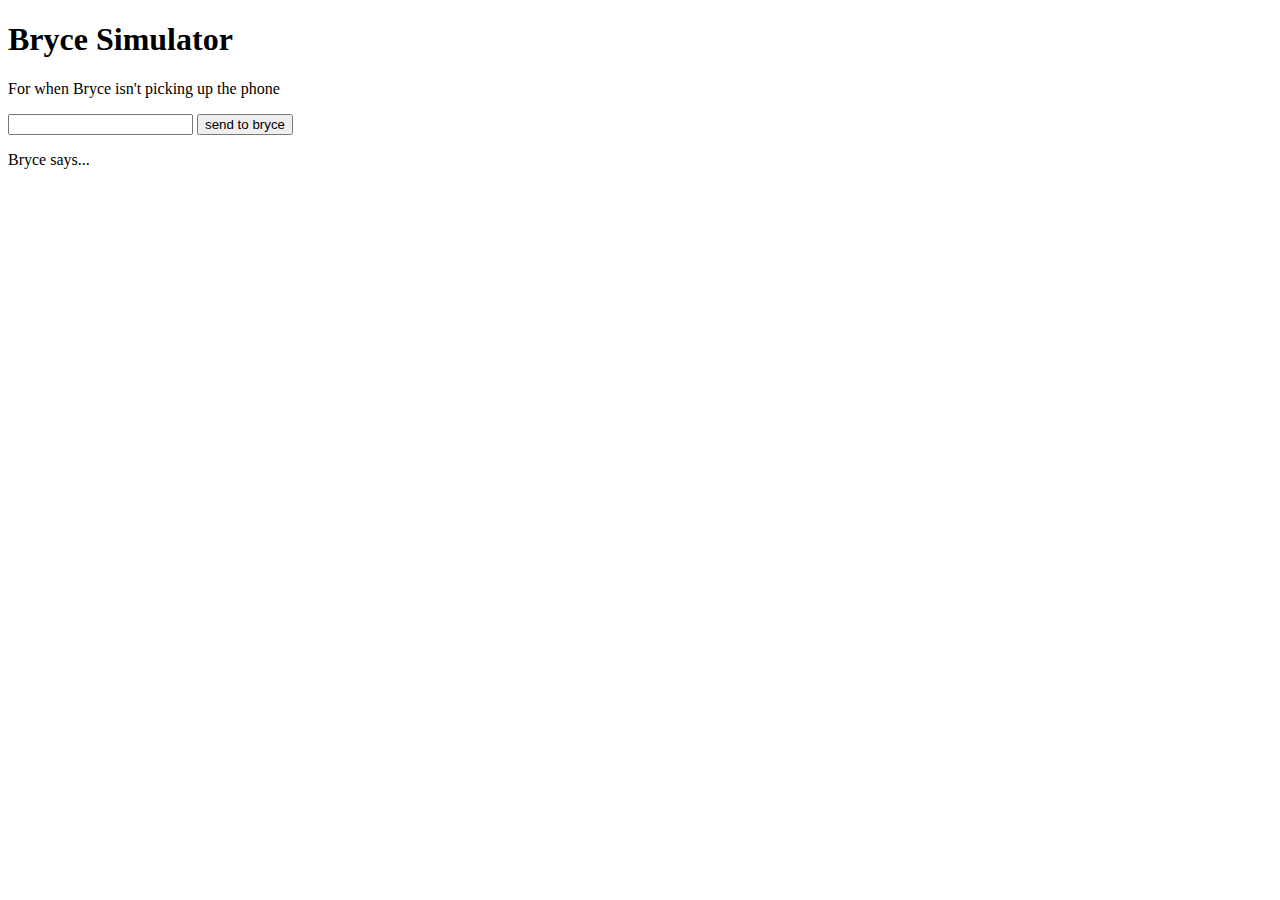
==== index.html @ e3ce79d4 "nice" ====
<!DOCTYPE html>
<html lang="en">
<head>
    <meta charset="UTF-8">
    <meta name="viewport" content="width=device-width, initial-scale=1.0">
    <title>Document</title>
    <script src="index.js"></script>
</head>
<body>
    <h1>Bryce Simulator</h1>
    <p>For when Bryce isn't picking up the phone</p>
    <input type="text">
    <button onclick="buttonClick()">send to bryce</button>
    <p>Bryce says...</p>
    <p id="p1"></p>



    
</body>
</html>
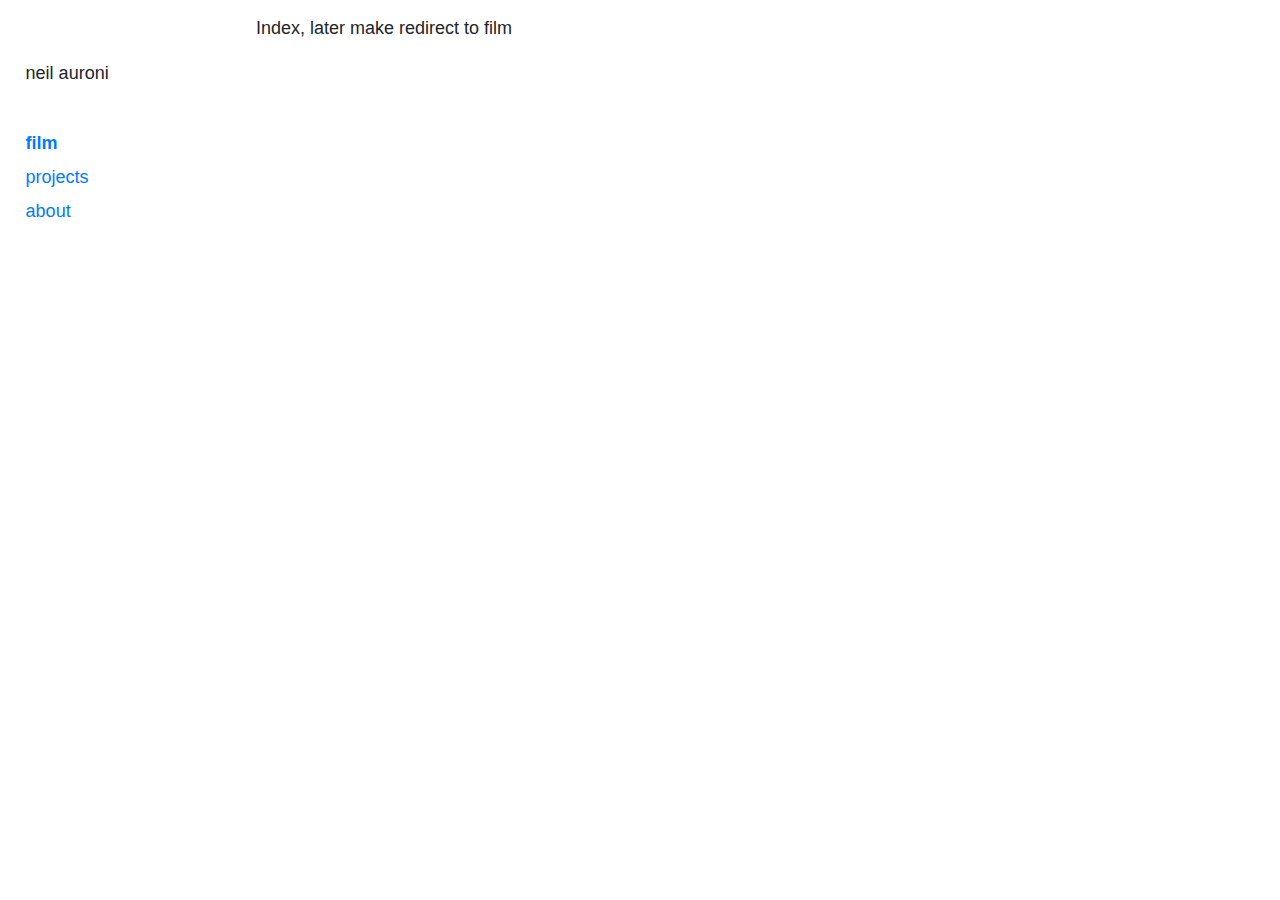
==== commit 7d580ee7: "Fuck casey neistat" ====
--- a/index.html
+++ b/index.html
@@ -2,20 +2,45 @@
 <html lang="en">
 <head>
     <meta charset="UTF-8">
-    <meta name="viewport" content="width=device-width, initial-scale=1.0">
+    <meta http-equiv="X-UA-Compatible" content="IE=edge">
+    <meta name="viewport" content="width=device-width, initial-scale=1.0, shrink-to-fit=no">
     <title>Document</title>
-    <script src="index.js"></script>
+    <link rel="stylesheet" href="https://cdn.jsdelivr.net/npm/bootstrap@4.0.0/dist/css/bootstrap.min.css" integrity="sha384-Gn5384xqQ1aoWXA+058RXPxPg6fy4IWvTNh0E263XmFcJlSAwiGgFAW/dAiS6JXm" crossorigin="anonymous">
+
+    <link rel="stylesheet" href="style.css">
+
 </head>
+
 <body>
-    <h1>Bryce Simulator</h1>
-    <p>For when Bryce isn't picking up the phone</p>
-    <input type="text">
-    <button onclick="buttonClick()">send to bryce</button>
-    <p>Bryce says...</p>
-    <p id="p1"></p>
+    <div class="menu">
+        <p>neil auroni</p>
+        <br></br>
+
+        <a href="film.html", style="text-decoration:none", onmouseover="style='text-decoration:underline'", onmouseout="style='text-decoration:none'"><strong>film</strong></a>
+        <p></p>
+        <a href="projects.html", style="text-decoration:none", onmouseover="style='text-decoration:underline'", onmouseout="style='text-decoration:none'">projects</a>
+        <p></p>
+        <a href="about.html", style="text-decoration:none", onmouseover="style='text-decoration:underline'", onmouseout="style='text-decoration:none'">about</a>
+
+
+    </div>
+
+    <div class = "center">
+        <p>Index, later make redirect to film</p>
+    </div>
+
+        <br></br>
+        <script src="https://code.jquery.com/jquery-3.2.1.slim.min.js" integrity="sha384-KJ3o2DKtIkvYIK3UENzmM7KCkRr/rE9/Qpg6aAZGJwFDMVNA/GpGFF93hXpG5KkN" crossorigin="anonymous"></script>
+        <script src="https://cdn.jsdelivr.net/npm/popper.js@1.12.9/dist/umd/popper.min.js" integrity="sha384-ApNbgh9B+Y1QKtv3Rn7W3mgPxhU9K/ScQsAP7hUibX39j7fakFPskvXusvfa0b4Q" crossorigin="anonymous"></script>
+        <script src="https://cdn.jsdelivr.net/npm/bootstrap@4.0.0/dist/js/bootstrap.min.js" integrity="sha384-JZR6Spejh4U02d8jOt6vLEHfe/JQGiRRSQQxSfFWpi1MquVdAyjUar5+76PVCmYl" crossorigin="anonymous"></script>
+
+</body>
 
 
 
-    
-</body>
+</html>
+
+
+
+
 </html>--- a/style.css
+++ b/style.css
@@ -0,0 +1,111 @@
+.body {
+    width: 100%;
+    float: left;
+}
+
+.menu {
+    padding-top: 5%;
+    padding-left: 2%;
+    width: 20%;
+    float: left;
+    text-align: left;
+    font-size: large;
+    line-height: 100%;
+
+    
+}
+
+.center {
+    padding-top: 2%;
+    font-size: large;
+    line-height: 30%;
+    width: 60%;
+    float: left;
+
+}
+
+.slideshow {
+    display: grid;
+    grid-template-columns: repeat(2, 50%);
+    grid-template-rows: auto;
+    background-color: beige;
+}
+
+.current-pic {
+    position: relative;
+    z-index: 1;
+    grid-column: 1/-1;
+    grid-row: 1/-1;
+
+}
+
+.left-button {
+    position: relative;
+    z-index: 2;
+    top: -74vh;
+    grid-column-start: 1;
+    grid-column-end: 2;
+    height: 30800%;
+    cursor: w-resize;
+    background-color: transparent;
+    outline: none;
+    border-width: 0;
+}
+
+.right-button {
+    position: relative;
+    z-index: 2;
+    top: -74vh;
+    height: 30800%;
+    grid-column: 2/2;
+    cursor: e-resize;
+    background-color: transparent;
+    outline: none;
+    border-width: 0;
+}
+
+
+.top {
+    line-height: 10%;
+}
+
+.bottom-left {
+    padding-top: 1.5%;
+    float: left;
+    line-height: 10%;
+}
+
+.bottom-right {
+
+    padding-top: 1.5%;
+
+    float: right;
+
+}
+
+
+img {
+    display: block;
+    margin-left: auto;
+    margin-right: auto;
+    width: 90%;
+    height: 90%;
+    object-fit: cover; 
+
+}
+
+
+.sidemenu {
+    width: 20%;
+    float: left;
+    text-align: center;
+
+}
+
+.rollnum {
+    width: 30%;
+    margin-left: auto;
+    margin-right: auto;
+    font-size: large;
+}
+
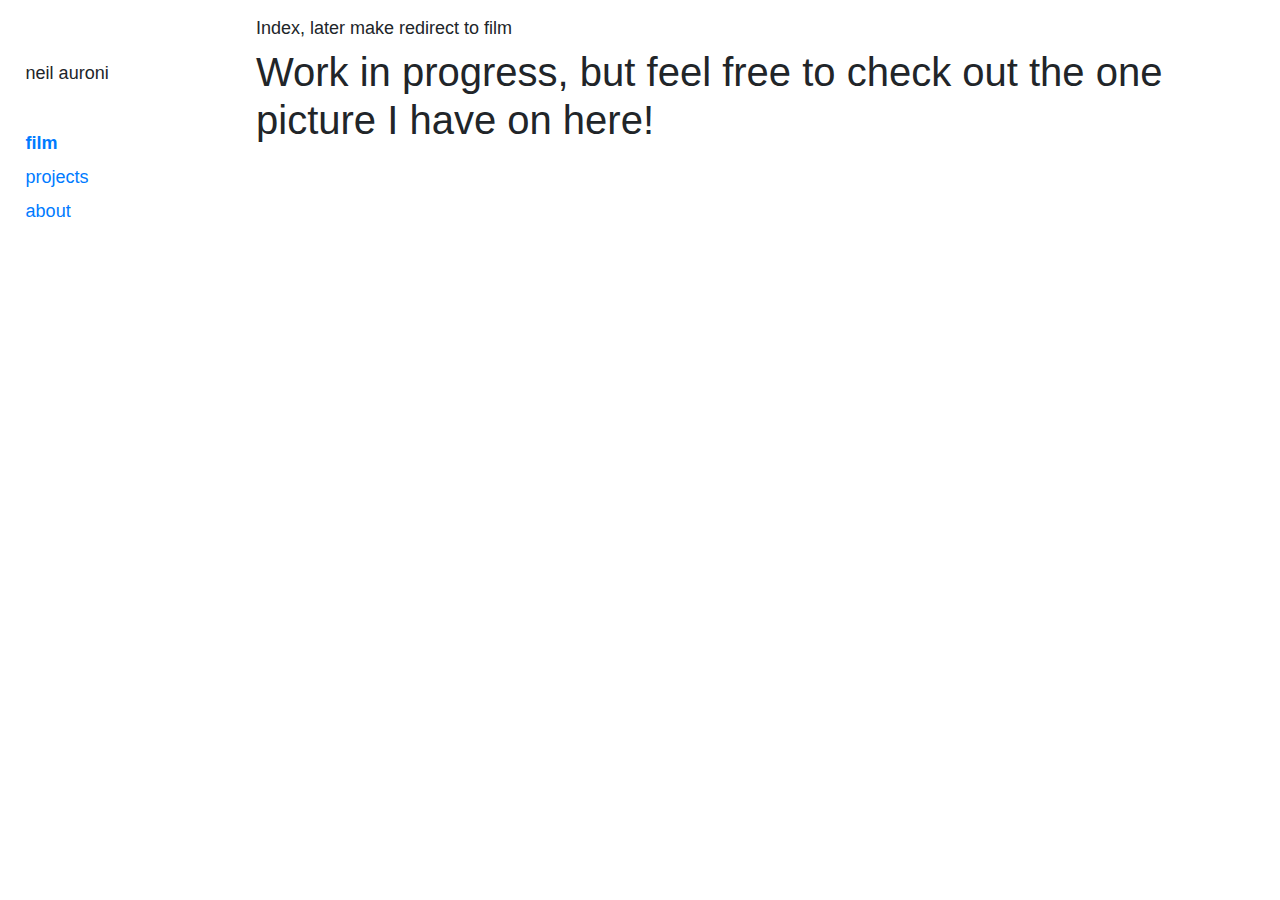
==== commit 3aa284ac: "awesome" ====
--- a/index.html
+++ b/index.html
@@ -34,6 +34,9 @@
         <script src="https://cdn.jsdelivr.net/npm/popper.js@1.12.9/dist/umd/popper.min.js" integrity="sha384-ApNbgh9B+Y1QKtv3Rn7W3mgPxhU9K/ScQsAP7hUibX39j7fakFPskvXusvfa0b4Q" crossorigin="anonymous"></script>
         <script src="https://cdn.jsdelivr.net/npm/bootstrap@4.0.0/dist/js/bootstrap.min.js" integrity="sha384-JZR6Spejh4U02d8jOt6vLEHfe/JQGiRRSQQxSfFWpi1MquVdAyjUar5+76PVCmYl" crossorigin="anonymous"></script>
 
+
+        <h1>Work in progress, but feel free to check out the one picture I have on here!</h1>
+
 </body>
 
 
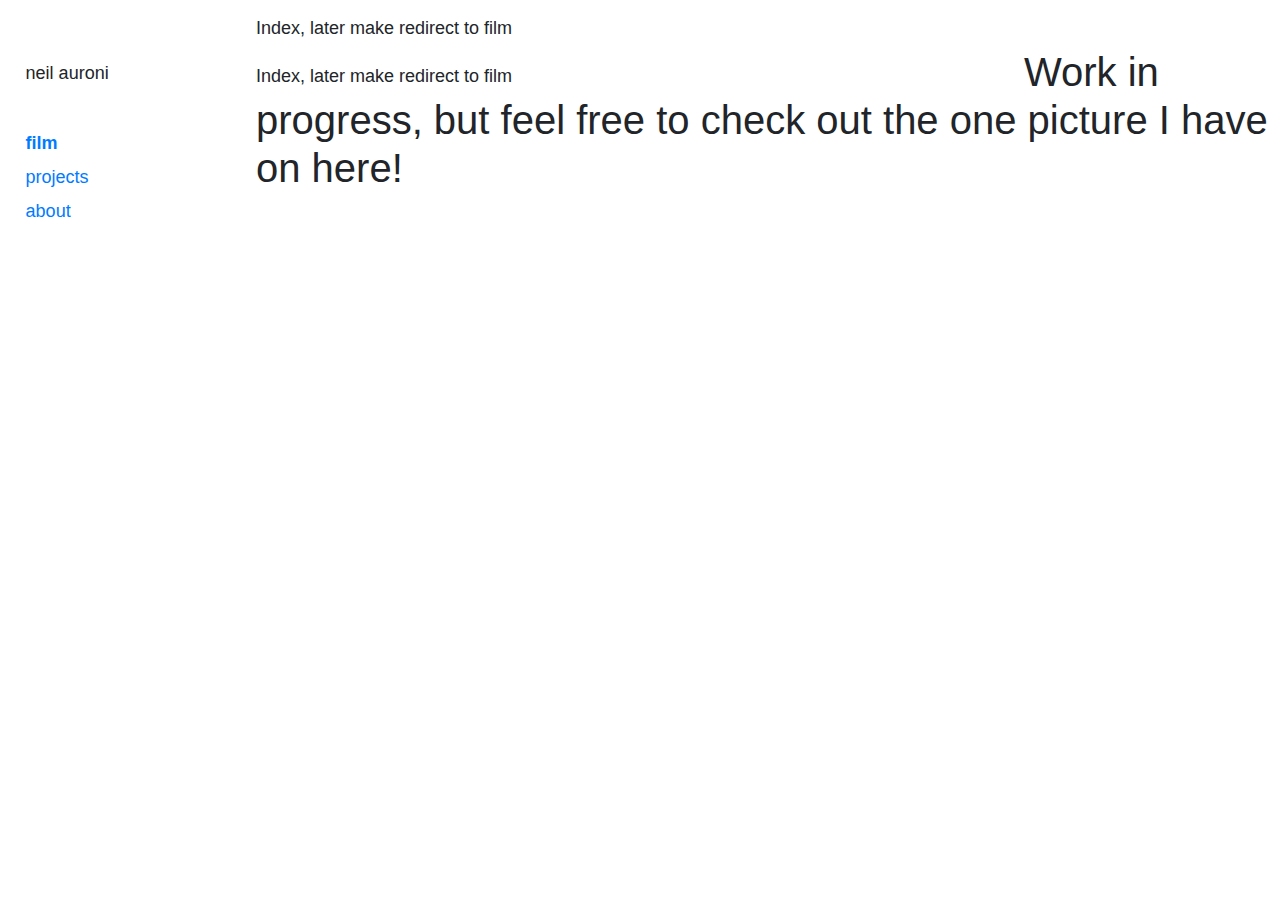
==== commit d50902c3: "Merge branch 'master' of https://github.com/neilauroni/neilauroni.github.io" ====
--- a/index.html
+++ b/index.html
@@ -34,6 +34,9 @@
         <script src="https://cdn.jsdelivr.net/npm/popper.js@1.12.9/dist/umd/popper.min.js" integrity="sha384-ApNbgh9B+Y1QKtv3Rn7W3mgPxhU9K/ScQsAP7hUibX39j7fakFPskvXusvfa0b4Q" crossorigin="anonymous"></script>
         <script src="https://cdn.jsdelivr.net/npm/bootstrap@4.0.0/dist/js/bootstrap.min.js" integrity="sha384-JZR6Spejh4U02d8jOt6vLEHfe/JQGiRRSQQxSfFWpi1MquVdAyjUar5+76PVCmYl" crossorigin="anonymous"></script>
 
+    <div class = "center">
+        <p>Index, later make redirect to film</p>
+    </div>
 
         <h1>Work in progress, but feel free to check out the one picture I have on here!</h1>
 
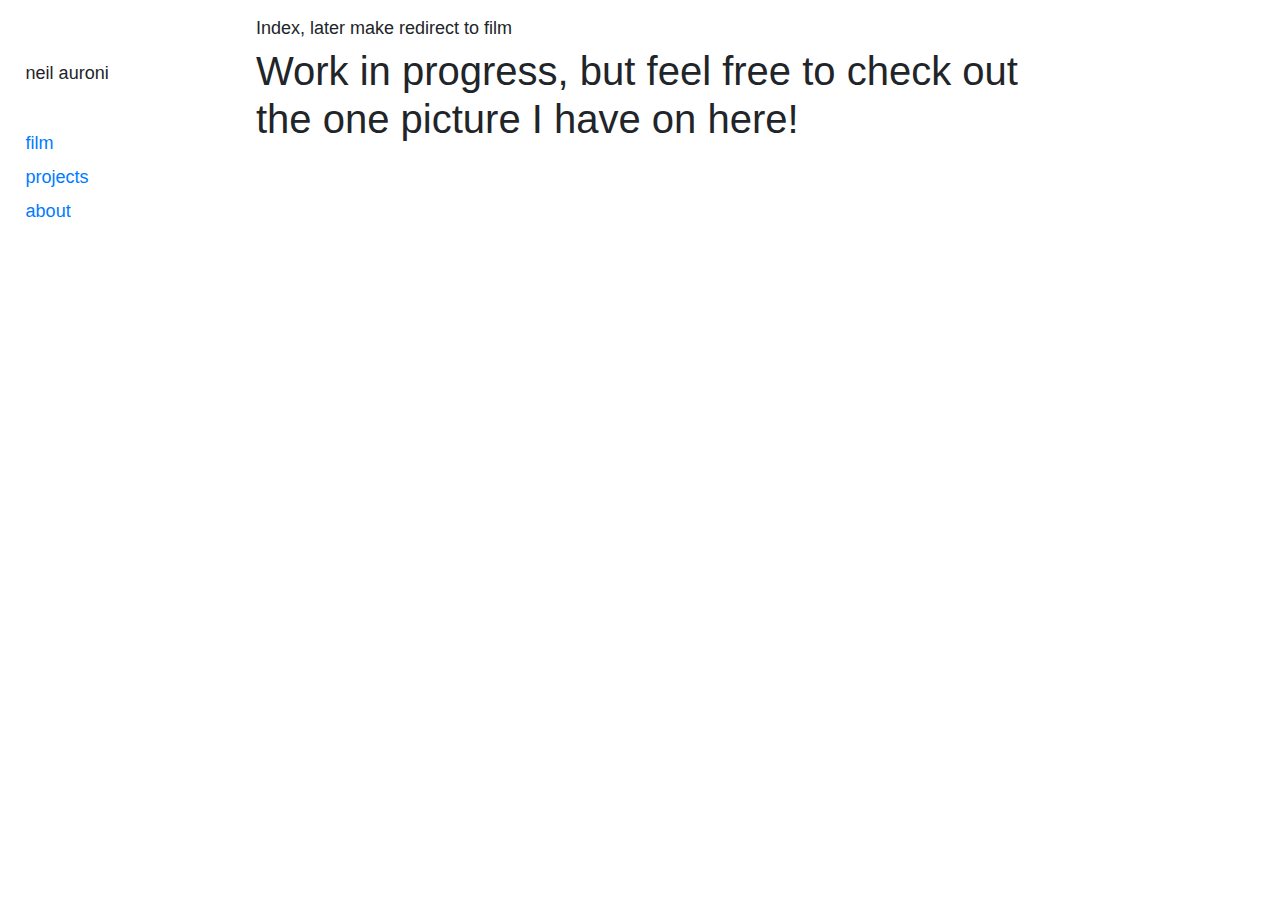
==== commit 7cdd5b51: "ayeee" ====
--- a/index.html
+++ b/index.html
@@ -16,7 +16,7 @@
         <p>neil auroni</p>
         <br></br>
 
-        <a href="film.html", style="text-decoration:none", onmouseover="style='text-decoration:underline'", onmouseout="style='text-decoration:none'"><strong>film</strong></a>
+        <a href="film.html", style="text-decoration:none", onmouseover="style='text-decoration:underline'", onmouseout="style='text-decoration:none'">film</a>
         <p></p>
         <a href="projects.html", style="text-decoration:none", onmouseover="style='text-decoration:underline'", onmouseout="style='text-decoration:none'">projects</a>
         <p></p>
@@ -27,6 +27,8 @@
 
     <div class = "center">
         <p>Index, later make redirect to film</p>
+
+        <h1>Work in progress, but feel free to check out the one picture I have on here!</h1>
     </div>
 
         <br></br>
@@ -34,11 +36,8 @@
         <script src="https://cdn.jsdelivr.net/npm/popper.js@1.12.9/dist/umd/popper.min.js" integrity="sha384-ApNbgh9B+Y1QKtv3Rn7W3mgPxhU9K/ScQsAP7hUibX39j7fakFPskvXusvfa0b4Q" crossorigin="anonymous"></script>
         <script src="https://cdn.jsdelivr.net/npm/bootstrap@4.0.0/dist/js/bootstrap.min.js" integrity="sha384-JZR6Spejh4U02d8jOt6vLEHfe/JQGiRRSQQxSfFWpi1MquVdAyjUar5+76PVCmYl" crossorigin="anonymous"></script>
 
-    <div class = "center">
-        <p>Index, later make redirect to film</p>
-    </div>
 
-        <h1>Work in progress, but feel free to check out the one picture I have on here!</h1>
+        
 
 </body>
 
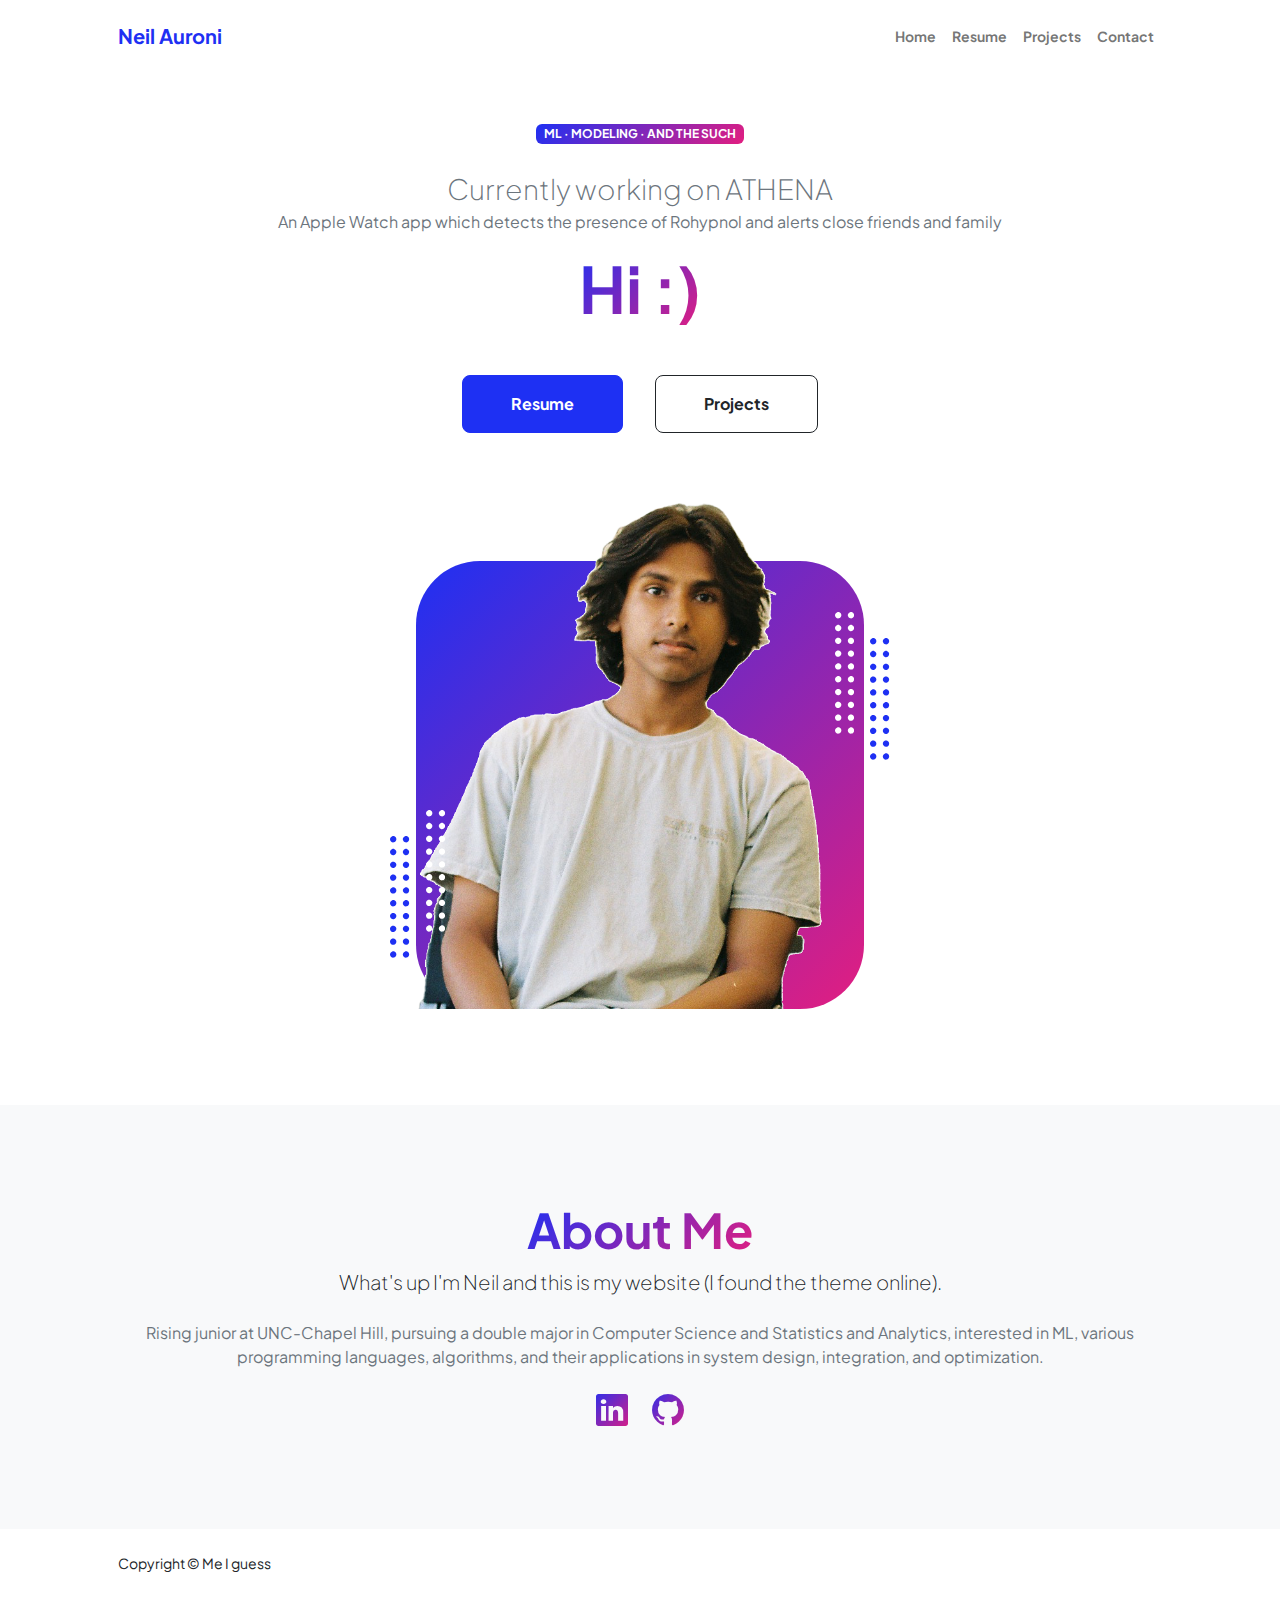
==== commit 0b39c51d: "new portfolio" ====
--- a/index.html
+++ b/index.html
@@ -1,51 +1,211 @@
 <!DOCTYPE html>
 <html lang="en">
-<head>
-    <meta charset="UTF-8">
-    <meta http-equiv="X-UA-Compatible" content="IE=edge">
-    <meta name="viewport" content="width=device-width, initial-scale=1.0, shrink-to-fit=no">
-    <title>Document</title>
-    <link rel="stylesheet" href="https://cdn.jsdelivr.net/npm/bootstrap@4.0.0/dist/css/bootstrap.min.css" integrity="sha384-Gn5384xqQ1aoWXA+058RXPxPg6fy4IWvTNh0E263XmFcJlSAwiGgFAW/dAiS6JXm" crossorigin="anonymous">
-
-    <link rel="stylesheet" href="style.css">
-
-</head>
-
-<body>
-    <div class="menu">
-        <p>neil auroni</p>
-        <br></br>
-
-        <a href="film.html", style="text-decoration:none", onmouseover="style='text-decoration:underline'", onmouseout="style='text-decoration:none'">film</a>
-        <p></p>
-        <a href="projects.html", style="text-decoration:none", onmouseover="style='text-decoration:underline'", onmouseout="style='text-decoration:none'">projects</a>
-        <p></p>
-        <a href="about.html", style="text-decoration:none", onmouseover="style='text-decoration:underline'", onmouseout="style='text-decoration:none'">about</a>
-
-
-    </div>
-
-    <div class = "center">
-        <p>Index, later make redirect to film</p>
-
-        <h1>Work in progress, but feel free to check out the one picture I have on here!</h1>
-    </div>
-
-        <br></br>
-        <script src="https://code.jquery.com/jquery-3.2.1.slim.min.js" integrity="sha384-KJ3o2DKtIkvYIK3UENzmM7KCkRr/rE9/Qpg6aAZGJwFDMVNA/GpGFF93hXpG5KkN" crossorigin="anonymous"></script>
-        <script src="https://cdn.jsdelivr.net/npm/popper.js@1.12.9/dist/umd/popper.min.js" integrity="sha384-ApNbgh9B+Y1QKtv3Rn7W3mgPxhU9K/ScQsAP7hUibX39j7fakFPskvXusvfa0b4Q" crossorigin="anonymous"></script>
-        <script src="https://cdn.jsdelivr.net/npm/bootstrap@4.0.0/dist/js/bootstrap.min.js" integrity="sha384-JZR6Spejh4U02d8jOt6vLEHfe/JQGiRRSQQxSfFWpi1MquVdAyjUar5+76PVCmYl" crossorigin="anonymous"></script>
-
-
-        
-
-</body>
-
-
-
+    <head>
+        <meta charset="utf-8" />
+        <meta name="viewport" content="width=device-width, initial-scale=1, shrink-to-fit=no" />
+        <meta name="description" content="" />
+        <meta name="author" content="" />
+        <title>Neil Auroni</title>
+        <!-- Favicon-->
+        <link rel="icon" type="image/x-icon" href="assets/favicon.ico" />
+        <!-- Custom Google font-->
+        <link rel="preconnect" href="https://fonts.googleapis.com" />
+        <link rel="preconnect" href="https://fonts.gstatic.com" crossorigin />
+        <link href="https://fonts.googleapis.com/css2?family=Plus+Jakarta+Sans:wght@100;200;300;400;500;600;700;800;900&amp;display=swap" rel="stylesheet" />
+        <!-- Bootstrap icons-->
+        <link href="https://cdn.jsdelivr.net/npm/bootstrap-icons@1.8.1/font/bootstrap-icons.css" rel="stylesheet" />
+        <!-- Core theme CSS (includes Bootstrap)-->
+        <link href="css/styles.css" rel="stylesheet" />
+    </head>
+    <body class="d-flex flex-column h-100">
+        <main class="flex-shrink-0">
+            <!-- Navigation-->
+            <nav class="navbar navbar-expand-lg navbar-light bg-white py-3">
+                <div class="container px-5">
+                    <a class="navbar-brand" href="index.html"><span class="fw-bolder text-primary">Neil Auroni</span></a>
+                    <button class="navbar-toggler" type="button" data-bs-toggle="collapse" data-bs-target="#navbarSupportedContent" aria-controls="navbarSupportedContent" aria-expanded="false" aria-label="Toggle navigation"><span class="navbar-toggler-icon"></span></button>
+                    <div class="collapse navbar-collapse" id="navbarSupportedContent">
+                        <ul class="navbar-nav ms-auto mb-2 mb-lg-0 small fw-bolder">
+                            <li class="nav-item"><a class="nav-link" href="index.html">Home</a></li>
+                            <li class="nav-item"><a class="nav-link" href="resume.html">Resume</a></li>
+                            <li class="nav-item"><a class="nav-link" href="projects.html">Projects</a></li>
+                            <li class="nav-item"><a class="nav-link" href="contact.html">Contact</a></li>
+                        </ul>
+                    </div>
+                </div>
+            </nav>
+            <!-- Header-->
+            <header class="py-5">
+                <div class="container px-5 pb-5">
+                    <div class="row gx-5 align-items-center">
+                        <div class="col-xxl-5">
+                            <!-- Header text content-->
+                            <div class="text-center text-xxl-start">
+                                <div class="badge bg-gradient-primary-to-secondary text-white mb-4"><div class="text-uppercase"> ML &middot; Modeling &middot; And the such </div></div>
+                                <div class="fs-3 fw-light text-muted">Currently working on ATHENA</div>
+                                <p class="text-muted">An Apple Watch app which detects the presence of Rohypnol and alerts close friends and family</p>
+                                <h1 class="display-3 fw-bolder mb-5"><span class="text-gradient d-inline">Hi :)</span></h1>
+                                <div class="d-grid gap-3 d-sm-flex justify-content-sm-center justify-content-xxl-start mb-3">
+                                    <a class="btn btn-primary btn-lg px-5 py-3 me-sm-3 fs-6 fw-bolder" href="resume.html">Resume</a>
+                                    <a class="btn btn-outline-dark btn-lg px-5 py-3 fs-6 fw-bolder" href="projects.html">Projects</a>
+                                </div>
+                            </div>
+                        </div>
+                        <div class="col-xxl-7">
+                            <!-- Header profile picture-->
+                            <div class="d-flex justify-content-center mt-5 mt-xxl-0">
+                                <div class="profile bg-gradient-primary-to-secondary">
+                                    <!-- TIP: For best results, use a photo with a transparent background like the demo example below-->
+                                    <!-- Watch a tutorial on how to do this on YouTube (link)-->
+                                    <img class="profile-img" src="assets/profile.png" alt="..." />
+                                    <div class="dots-1">
+                                        <!-- SVG Dots-->
+                                        <svg version="1.1" xmlns="http://www.w3.org/2000/svg" xmlns:xlink="http://www.w3.org/1999/xlink" x="0px" y="0px" viewBox="0 0 191.6 1215.4" style="enable-background: new 0 0 191.6 1215.4" xml:space="preserve">
+                                            <g transform="translate(0.000000,1280.000000) scale(0.100000,-0.100000)">
+                                                <path d="M227.7,12788.6c-105-35-200-141-222-248c-43-206,163-412,369-369c155,32,275,190,260,339c-11,105-90,213-190,262        C383.7,12801.6,289.7,12808.6,227.7,12788.6z"></path>
+                                                <path d="M1507.7,12788.6c-151-50-253-216-222-362c25-119,136-230,254-255c194-41,395,142,375,339c-11,105-90,213-190,262        C1663.7,12801.6,1569.7,12808.6,1507.7,12788.6z"></path>
+                                                <path d="M227.7,11508.6c-105-35-200-141-222-248c-43-206,163-412,369-369c155,32,275,190,260,339c-11,105-90,213-190,262        C383.7,11521.6,289.7,11528.6,227.7,11508.6z"></path>
+                                                <path d="M1507.7,11508.6c-151-50-253-216-222-362c25-119,136-230,254-255c194-41,395,142,375,339c-11,105-90,213-190,262        C1663.7,11521.6,1569.7,11528.6,1507.7,11508.6z"></path>
+                                                <path d="M227.7,10228.6c-105-35-200-141-222-248c-43-206,163-412,369-369c155,32,275,190,260,339c-11,105-90,213-190,262        C383.7,10241.6,289.7,10248.6,227.7,10228.6z"></path>
+                                                <path d="M1507.7,10228.6c-105-35-200-141-222-248c-43-206,163-412,369-369c155,32,275,190,260,339c-11,105-90,213-190,262        C1663.7,10241.6,1569.7,10248.6,1507.7,10228.6z"></path>
+                                                <path d="M227.7,8948.6c-105-35-200-141-222-248c-43-206,163-412,369-369c155,32,275,190,260,339c-11,105-90,213-190,262        C383.7,8961.6,289.7,8968.6,227.7,8948.6z"></path>
+                                                <path d="M1507.7,8948.6c-105-35-200-141-222-248c-43-206,163-412,369-369c155,32,275,190,260,339c-11,105-90,213-190,262        C1663.7,8961.6,1569.7,8968.6,1507.7,8948.6z"></path>
+                                                <path d="M227.7,7668.6c-105-35-200-141-222-248c-43-206,163-412,369-369c155,32,275,190,260,339c-11,105-90,213-190,262        C383.7,7681.6,289.7,7688.6,227.7,7668.6z"></path>
+                                                <path d="M1507.7,7668.6c-105-35-200-141-222-248c-43-206,163-412,369-369c155,32,275,190,260,339c-11,105-90,213-190,262        C1663.7,7681.6,1569.7,7688.6,1507.7,7668.6z"></path>
+                                                <path d="M227.7,6388.6c-105-35-200-141-222-248c-43-206,163-412,369-369c155,32,275,190,260,339c-11,105-90,213-190,262        C383.7,6401.6,289.7,6408.6,227.7,6388.6z"></path>
+                                                <path d="M1507.7,6388.6c-105-35-200-141-222-248c-43-206,163-412,369-369c155,32,275,190,260,339c-11,105-90,213-190,262        C1663.7,6401.6,1569.7,6408.6,1507.7,6388.6z"></path>
+                                                <path d="M227.7,5108.6c-105-35-200-141-222-248c-43-206,163-412,369-369c155,32,275,190,260,339c-11,105-90,213-190,262        C383.7,5121.6,289.7,5128.6,227.7,5108.6z"></path>
+                                                <path d="M1507.7,5108.6c-105-35-200-141-222-248c-43-206,163-412,369-369c155,32,275,190,260,339c-11,105-90,213-190,262        C1663.7,5121.6,1569.7,5128.6,1507.7,5108.6z"></path>
+                                                <path d="M227.7,3828.6c-105-35-200-141-222-248c-43-206,163-412,369-369c155,32,275,190,260,339c-11,105-90,213-190,262        C383.7,3841.6,289.7,3848.6,227.7,3828.6z"></path>
+                                                <path d="M1507.7,3828.6c-105-35-200-141-222-248c-43-206,163-412,369-369c155,32,275,190,260,339c-11,105-90,213-190,262        C1663.7,3841.6,1569.7,3848.6,1507.7,3828.6z"></path>
+                                                <path d="M227.7,2548.6c-105-35-200-141-222-248c-43-206,163-412,369-369c155,32,275,190,260,339c-11,105-90,213-190,262        C383.7,2561.6,289.7,2568.6,227.7,2548.6z"></path>
+                                                <path d="M1507.7,2548.6c-105-35-200-141-222-248c-43-206,163-412,369-369c155,32,275,190,260,339c-11,105-90,213-190,262        C1663.7,2561.6,1569.7,2568.6,1507.7,2548.6z"></path>
+                                                <path d="M227.7,1268.6c-105-35-200-141-222-248c-43-206,163-412,369-369c155,32,275,190,260,339c-11,105-90,213-190,262        C383.7,1281.6,289.7,1288.6,227.7,1268.6z"></path>
+                                                <path d="M1507.7,1268.6c-105-35-200-141-222-248c-43-206,163-412,369-369c155,32,275,190,260,339c-11,105-90,213-190,262        C1663.7,1281.6,1569.7,1288.6,1507.7,1268.6z"></path>
+                                            </g>
+                                        </svg>
+                                        <!-- END of SVG dots-->
+                                    </div>
+                                    <div class="dots-2">
+                                        <!-- SVG Dots-->
+                                        <svg version="1.1" xmlns="http://www.w3.org/2000/svg" xmlns:xlink="http://www.w3.org/1999/xlink" x="0px" y="0px" viewBox="0 0 191.6 1215.4" style="enable-background: new 0 0 191.6 1215.4" xml:space="preserve">
+                                            <g transform="translate(0.000000,1280.000000) scale(0.100000,-0.100000)">
+                                                <path d="M227.7,12788.6c-105-35-200-141-222-248c-43-206,163-412,369-369c155,32,275,190,260,339c-11,105-90,213-190,262        C383.7,12801.6,289.7,12808.6,227.7,12788.6z"></path>
+                                                <path d="M1507.7,12788.6c-151-50-253-216-222-362c25-119,136-230,254-255c194-41,395,142,375,339c-11,105-90,213-190,262        C1663.7,12801.6,1569.7,12808.6,1507.7,12788.6z"></path>
+                                                <path d="M227.7,11508.6c-105-35-200-141-222-248c-43-206,163-412,369-369c155,32,275,190,260,339c-11,105-90,213-190,262        C383.7,11521.6,289.7,11528.6,227.7,11508.6z"></path>
+                                                <path d="M1507.7,11508.6c-151-50-253-216-222-362c25-119,136-230,254-255c194-41,395,142,375,339c-11,105-90,213-190,262        C1663.7,11521.6,1569.7,11528.6,1507.7,11508.6z"></path>
+                                                <path d="M227.7,10228.6c-105-35-200-141-222-248c-43-206,163-412,369-369c155,32,275,190,260,339c-11,105-90,213-190,262        C383.7,10241.6,289.7,10248.6,227.7,10228.6z"></path>
+                                                <path d="M1507.7,10228.6c-105-35-200-141-222-248c-43-206,163-412,369-369c155,32,275,190,260,339c-11,105-90,213-190,262        C1663.7,10241.6,1569.7,10248.6,1507.7,10228.6z"></path>
+                                                <path d="M227.7,8948.6c-105-35-200-141-222-248c-43-206,163-412,369-369c155,32,275,190,260,339c-11,105-90,213-190,262        C383.7,8961.6,289.7,8968.6,227.7,8948.6z"></path>
+                                                <path d="M1507.7,8948.6c-105-35-200-141-222-248c-43-206,163-412,369-369c155,32,275,190,260,339c-11,105-90,213-190,262        C1663.7,8961.6,1569.7,8968.6,1507.7,8948.6z"></path>
+                                                <path d="M227.7,7668.6c-105-35-200-141-222-248c-43-206,163-412,369-369c155,32,275,190,260,339c-11,105-90,213-190,262        C383.7,7681.6,289.7,7688.6,227.7,7668.6z"></path>
+                                                <path d="M1507.7,7668.6c-105-35-200-141-222-248c-43-206,163-412,369-369c155,32,275,190,260,339c-11,105-90,213-190,262        C1663.7,7681.6,1569.7,7688.6,1507.7,7668.6z"></path>
+                                                <path d="M227.7,6388.6c-105-35-200-141-222-248c-43-206,163-412,369-369c155,32,275,190,260,339c-11,105-90,213-190,262        C383.7,6401.6,289.7,6408.6,227.7,6388.6z"></path>
+                                                <path d="M1507.7,6388.6c-105-35-200-141-222-248c-43-206,163-412,369-369c155,32,275,190,260,339c-11,105-90,213-190,262        C1663.7,6401.6,1569.7,6408.6,1507.7,6388.6z"></path>
+                                                <path d="M227.7,5108.6c-105-35-200-141-222-248c-43-206,163-412,369-369c155,32,275,190,260,339c-11,105-90,213-190,262        C383.7,5121.6,289.7,5128.6,227.7,5108.6z"></path>
+                                                <path d="M1507.7,5108.6c-105-35-200-141-222-248c-43-206,163-412,369-369c155,32,275,190,260,339c-11,105-90,213-190,262        C1663.7,5121.6,1569.7,5128.6,1507.7,5108.6z"></path>
+                                                <path d="M227.7,3828.6c-105-35-200-141-222-248c-43-206,163-412,369-369c155,32,275,190,260,339c-11,105-90,213-190,262        C383.7,3841.6,289.7,3848.6,227.7,3828.6z"></path>
+                                                <path d="M1507.7,3828.6c-105-35-200-141-222-248c-43-206,163-412,369-369c155,32,275,190,260,339c-11,105-90,213-190,262        C1663.7,3841.6,1569.7,3848.6,1507.7,3828.6z"></path>
+                                                <path d="M227.7,2548.6c-105-35-200-141-222-248c-43-206,163-412,369-369c155,32,275,190,260,339c-11,105-90,213-190,262        C383.7,2561.6,289.7,2568.6,227.7,2548.6z"></path>
+                                                <path d="M1507.7,2548.6c-105-35-200-141-222-248c-43-206,163-412,369-369c155,32,275,190,260,339c-11,105-90,213-190,262        C1663.7,2561.6,1569.7,2568.6,1507.7,2548.6z"></path>
+                                                <path d="M227.7,1268.6c-105-35-200-141-222-248c-43-206,163-412,369-369c155,32,275,190,260,339c-11,105-90,213-190,262        C383.7,1281.6,289.7,1288.6,227.7,1268.6z"></path>
+                                                <path d="M1507.7,1268.6c-105-35-200-141-222-248c-43-206,163-412,369-369c155,32,275,190,260,339c-11,105-90,213-190,262        C1663.7,1281.6,1569.7,1288.6,1507.7,1268.6z"></path>
+                                            </g>
+                                        </svg>
+                                        <!-- END of SVG dots-->
+                                    </div>
+                                    <div class="dots-3">
+                                        <!-- SVG Dots-->
+                                        <svg version="1.1" xmlns="http://www.w3.org/2000/svg" xmlns:xlink="http://www.w3.org/1999/xlink" x="0px" y="0px" viewBox="0 0 191.6 1215.4" style="enable-background: new 0 0 191.6 1215.4" xml:space="preserve">
+                                            <g transform="translate(0.000000,1280.000000) scale(0.100000,-0.100000)">
+                                                <path d="M227.7,12788.6c-105-35-200-141-222-248c-43-206,163-412,369-369c155,32,275,190,260,339c-11,105-90,213-190,262        C383.7,12801.6,289.7,12808.6,227.7,12788.6z"></path>
+                                                <path d="M1507.7,12788.6c-151-50-253-216-222-362c25-119,136-230,254-255c194-41,395,142,375,339c-11,105-90,213-190,262        C1663.7,12801.6,1569.7,12808.6,1507.7,12788.6z"></path>
+                                                <path d="M227.7,11508.6c-105-35-200-141-222-248c-43-206,163-412,369-369c155,32,275,190,260,339c-11,105-90,213-190,262        C383.7,11521.6,289.7,11528.6,227.7,11508.6z"></path>
+                                                <path d="M1507.7,11508.6c-151-50-253-216-222-362c25-119,136-230,254-255c194-41,395,142,375,339c-11,105-90,213-190,262        C1663.7,11521.6,1569.7,11528.6,1507.7,11508.6z"></path>
+                                                <path d="M227.7,10228.6c-105-35-200-141-222-248c-43-206,163-412,369-369c155,32,275,190,260,339c-11,105-90,213-190,262        C383.7,10241.6,289.7,10248.6,227.7,10228.6z"></path>
+                                                <path d="M1507.7,10228.6c-105-35-200-141-222-248c-43-206,163-412,369-369c155,32,275,190,260,339c-11,105-90,213-190,262        C1663.7,10241.6,1569.7,10248.6,1507.7,10228.6z"></path>
+                                                <path d="M227.7,8948.6c-105-35-200-141-222-248c-43-206,163-412,369-369c155,32,275,190,260,339c-11,105-90,213-190,262        C383.7,8961.6,289.7,8968.6,227.7,8948.6z"></path>
+                                                <path d="M1507.7,8948.6c-105-35-200-141-222-248c-43-206,163-412,369-369c155,32,275,190,260,339c-11,105-90,213-190,262        C1663.7,8961.6,1569.7,8968.6,1507.7,8948.6z"></path>
+                                                <path d="M227.7,7668.6c-105-35-200-141-222-248c-43-206,163-412,369-369c155,32,275,190,260,339c-11,105-90,213-190,262        C383.7,7681.6,289.7,7688.6,227.7,7668.6z"></path>
+                                                <path d="M1507.7,7668.6c-105-35-200-141-222-248c-43-206,163-412,369-369c155,32,275,190,260,339c-11,105-90,213-190,262        C1663.7,7681.6,1569.7,7688.6,1507.7,7668.6z"></path>
+                                                <path d="M227.7,6388.6c-105-35-200-141-222-248c-43-206,163-412,369-369c155,32,275,190,260,339c-11,105-90,213-190,262        C383.7,6401.6,289.7,6408.6,227.7,6388.6z"></path>
+                                                <path d="M1507.7,6388.6c-105-35-200-141-222-248c-43-206,163-412,369-369c155,32,275,190,260,339c-11,105-90,213-190,262        C1663.7,6401.6,1569.7,6408.6,1507.7,6388.6z"></path>
+                                                <path d="M227.7,5108.6c-105-35-200-141-222-248c-43-206,163-412,369-369c155,32,275,190,260,339c-11,105-90,213-190,262        C383.7,5121.6,289.7,5128.6,227.7,5108.6z"></path>
+                                                <path d="M1507.7,5108.6c-105-35-200-141-222-248c-43-206,163-412,369-369c155,32,275,190,260,339c-11,105-90,213-190,262        C1663.7,5121.6,1569.7,5128.6,1507.7,5108.6z"></path>
+                                                <path d="M227.7,3828.6c-105-35-200-141-222-248c-43-206,163-412,369-369c155,32,275,190,260,339c-11,105-90,213-190,262        C383.7,3841.6,289.7,3848.6,227.7,3828.6z"></path>
+                                                <path d="M1507.7,3828.6c-105-35-200-141-222-248c-43-206,163-412,369-369c155,32,275,190,260,339c-11,105-90,213-190,262        C1663.7,3841.6,1569.7,3848.6,1507.7,3828.6z"></path>
+                                                <path d="M227.7,2548.6c-105-35-200-141-222-248c-43-206,163-412,369-369c155,32,275,190,260,339c-11,105-90,213-190,262        C383.7,2561.6,289.7,2568.6,227.7,2548.6z"></path>
+                                                <path d="M1507.7,2548.6c-105-35-200-141-222-248c-43-206,163-412,369-369c155,32,275,190,260,339c-11,105-90,213-190,262        C1663.7,2561.6,1569.7,2568.6,1507.7,2548.6z"></path>
+                                                <path d="M227.7,1268.6c-105-35-200-141-222-248c-43-206,163-412,369-369c155,32,275,190,260,339c-11,105-90,213-190,262        C383.7,1281.6,289.7,1288.6,227.7,1268.6z"></path>
+                                                <path d="M1507.7,1268.6c-105-35-200-141-222-248c-43-206,163-412,369-369c155,32,275,190,260,339c-11,105-90,213-190,262        C1663.7,1281.6,1569.7,1288.6,1507.7,1268.6z"></path>
+                                            </g>
+                                        </svg>
+                                        <!-- END of SVG dots-->
+                                    </div>
+                                    <div class="dots-4">
+                                        <!-- SVG Dots-->
+                                        <svg version="1.1" xmlns="http://www.w3.org/2000/svg" xmlns:xlink="http://www.w3.org/1999/xlink" x="0px" y="0px" viewBox="0 0 191.6 1215.4" style="enable-background: new 0 0 191.6 1215.4" xml:space="preserve">
+                                            <g transform="translate(0.000000,1280.000000) scale(0.100000,-0.100000)">
+                                                <path d="M227.7,12788.6c-105-35-200-141-222-248c-43-206,163-412,369-369c155,32,275,190,260,339c-11,105-90,213-190,262        C383.7,12801.6,289.7,12808.6,227.7,12788.6z"></path>
+                                                <path d="M1507.7,12788.6c-151-50-253-216-222-362c25-119,136-230,254-255c194-41,395,142,375,339c-11,105-90,213-190,262        C1663.7,12801.6,1569.7,12808.6,1507.7,12788.6z"></path>
+                                                <path d="M227.7,11508.6c-105-35-200-141-222-248c-43-206,163-412,369-369c155,32,275,190,260,339c-11,105-90,213-190,262        C383.7,11521.6,289.7,11528.6,227.7,11508.6z"></path>
+                                                <path d="M1507.7,11508.6c-151-50-253-216-222-362c25-119,136-230,254-255c194-41,395,142,375,339c-11,105-90,213-190,262        C1663.7,11521.6,1569.7,11528.6,1507.7,11508.6z"></path>
+                                                <path d="M227.7,10228.6c-105-35-200-141-222-248c-43-206,163-412,369-369c155,32,275,190,260,339c-11,105-90,213-190,262        C383.7,10241.6,289.7,10248.6,227.7,10228.6z"></path>
+                                                <path d="M1507.7,10228.6c-105-35-200-141-222-248c-43-206,163-412,369-369c155,32,275,190,260,339c-11,105-90,213-190,262        C1663.7,10241.6,1569.7,10248.6,1507.7,10228.6z"></path>
+                                                <path d="M227.7,8948.6c-105-35-200-141-222-248c-43-206,163-412,369-369c155,32,275,190,260,339c-11,105-90,213-190,262        C383.7,8961.6,289.7,8968.6,227.7,8948.6z"></path>
+                                                <path d="M1507.7,8948.6c-105-35-200-141-222-248c-43-206,163-412,369-369c155,32,275,190,260,339c-11,105-90,213-190,262        C1663.7,8961.6,1569.7,8968.6,1507.7,8948.6z"></path>
+                                                <path d="M227.7,7668.6c-105-35-200-141-222-248c-43-206,163-412,369-369c155,32,275,190,260,339c-11,105-90,213-190,262        C383.7,7681.6,289.7,7688.6,227.7,7668.6z"></path>
+                                                <path d="M1507.7,7668.6c-105-35-200-141-222-248c-43-206,163-412,369-369c155,32,275,190,260,339c-11,105-90,213-190,262        C1663.7,7681.6,1569.7,7688.6,1507.7,7668.6z"></path>
+                                                <path d="M227.7,6388.6c-105-35-200-141-222-248c-43-206,163-412,369-369c155,32,275,190,260,339c-11,105-90,213-190,262        C383.7,6401.6,289.7,6408.6,227.7,6388.6z"></path>
+                                                <path d="M1507.7,6388.6c-105-35-200-141-222-248c-43-206,163-412,369-369c155,32,275,190,260,339c-11,105-90,213-190,262        C1663.7,6401.6,1569.7,6408.6,1507.7,6388.6z"></path>
+                                                <path d="M227.7,5108.6c-105-35-200-141-222-248c-43-206,163-412,369-369c155,32,275,190,260,339c-11,105-90,213-190,262        C383.7,5121.6,289.7,5128.6,227.7,5108.6z"></path>
+                                                <path d="M1507.7,5108.6c-105-35-200-141-222-248c-43-206,163-412,369-369c155,32,275,190,260,339c-11,105-90,213-190,262        C1663.7,5121.6,1569.7,5128.6,1507.7,5108.6z"></path>
+                                                <path d="M227.7,3828.6c-105-35-200-141-222-248c-43-206,163-412,369-369c155,32,275,190,260,339c-11,105-90,213-190,262        C383.7,3841.6,289.7,3848.6,227.7,3828.6z"></path>
+                                                <path d="M1507.7,3828.6c-105-35-200-141-222-248c-43-206,163-412,369-369c155,32,275,190,260,339c-11,105-90,213-190,262        C1663.7,3841.6,1569.7,3848.6,1507.7,3828.6z"></path>
+                                                <path d="M227.7,2548.6c-105-35-200-141-222-248c-43-206,163-412,369-369c155,32,275,190,260,339c-11,105-90,213-190,262        C383.7,2561.6,289.7,2568.6,227.7,2548.6z"></path>
+                                                <path d="M1507.7,2548.6c-105-35-200-141-222-248c-43-206,163-412,369-369c155,32,275,190,260,339c-11,105-90,213-190,262        C1663.7,2561.6,1569.7,2568.6,1507.7,2548.6z"></path>
+                                                <path d="M227.7,1268.6c-105-35-200-141-222-248c-43-206,163-412,369-369c155,32,275,190,260,339c-11,105-90,213-190,262        C383.7,1281.6,289.7,1288.6,227.7,1268.6z"></path>
+                                                <path d="M1507.7,1268.6c-105-35-200-141-222-248c-43-206,163-412,369-369c155,32,275,190,260,339c-11,105-90,213-190,262        C1663.7,1281.6,1569.7,1288.6,1507.7,1268.6z"></path>
+                                            </g>
+                                        </svg>
+                                        <!-- END of SVG dots-->
+                                    </div>
+                                </div>
+                            </div>
+                        </div>
+                    </div>
+                </div>
+            </header>
+            <!-- About Section-->
+            <section class="bg-light py-5">
+                <div class="container px-5">
+                    <div class="row gx-5 justify-content-center">
+                        <div class="col-xxl-8">
+                            <div class="text-center my-5">
+                                <h2 class="display-5 fw-bolder"><span class="text-gradient d-inline">About Me</span></h2>
+                                <p class="lead fw-light mb-4">What's up I'm Neil and this is my website (I found the theme online).</p>
+                                <p class="text-muted">Rising junior at UNC-Chapel Hill, pursuing a double major in Computer Science and Statistics and Analytics, interested in ML, various programming languages, algorithms, and their applications in system design, integration, and optimization.</p>
+                                <div class="d-flex justify-content-center fs-2 gap-4">
+                                    <a class="text-gradient" href="https://www.linkedin.com/in/neil-auroni-018109201/"><i class="bi bi-linkedin"></i></a>
+                                    <a class="text-gradient" href="https://github.com/neilauroni/"><i class="bi bi-github"></i></a>
+                                </div>
+                            </div>
+                        </div>
+                    </div>
+                </div>
+            </section>
+        </main>
+        <!-- Footer-->
+        <footer class="bg-white py-4 mt-auto">
+            <div class="container px-5">
+                <div class="row align-items-center justify-content-between flex-column flex-sm-row">
+                    <div class="col-auto"><div class="small m-0">Copyright &copy; Me I guess</div></div>
+                </div>
+            </div>
+        </footer>
+        <!-- Bootstrap core JS-->
+        <script src="https://cdn.jsdelivr.net/npm/bootstrap@5.2.3/dist/js/bootstrap.bundle.min.js"></script>
+        <!-- Core theme JS-->
+        <script src="js/scripts.js"></script>
+    </body>
 </html>
-
-
-
-
-</html>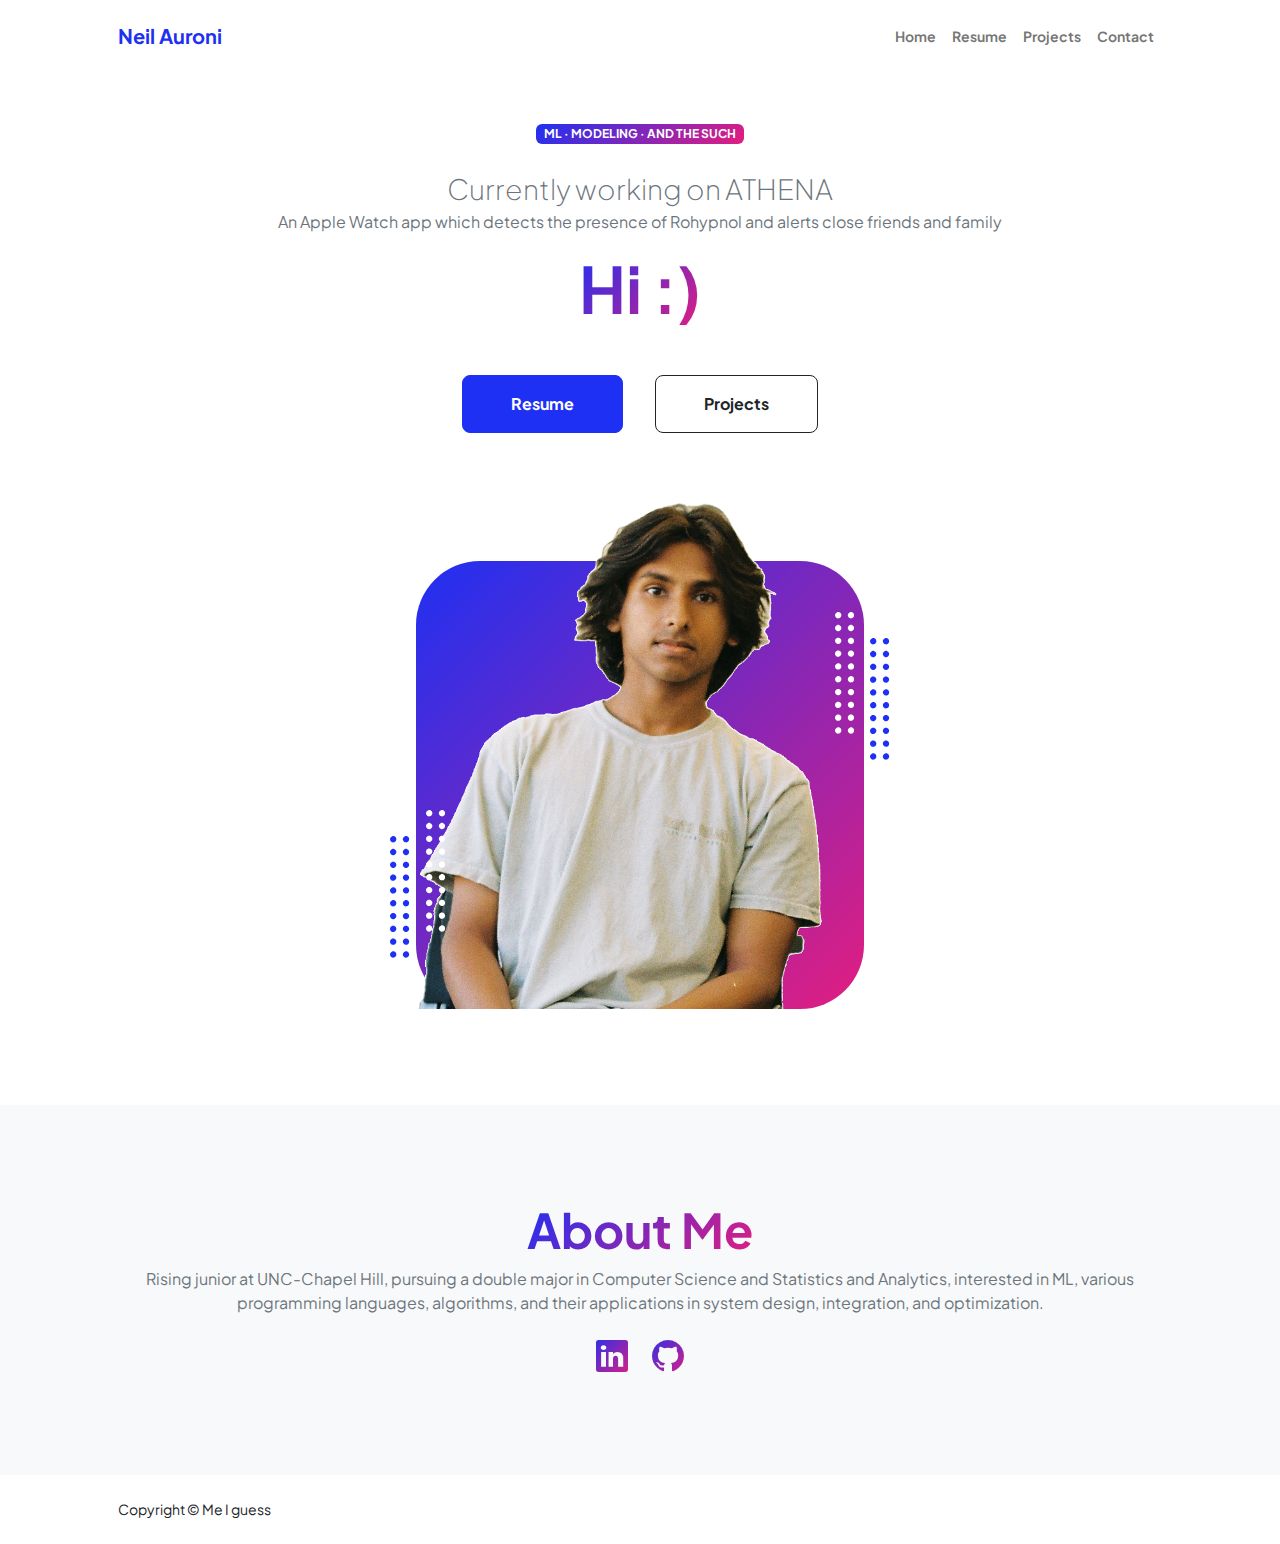
==== commit 98299c5e: "new" ====
--- a/index.html
+++ b/index.html
@@ -183,7 +183,6 @@
                         <div class="col-xxl-8">
                             <div class="text-center my-5">
                                 <h2 class="display-5 fw-bolder"><span class="text-gradient d-inline">About Me</span></h2>
-                                <p class="lead fw-light mb-4">What's up I'm Neil and this is my website (I found the theme online).</p>
                                 <p class="text-muted">Rising junior at UNC-Chapel Hill, pursuing a double major in Computer Science and Statistics and Analytics, interested in ML, various programming languages, algorithms, and their applications in system design, integration, and optimization.</p>
                                 <div class="d-flex justify-content-center fs-2 gap-4">
                                     <a class="text-gradient" href="https://www.linkedin.com/in/neil-auroni-018109201/"><i class="bi bi-linkedin"></i></a>
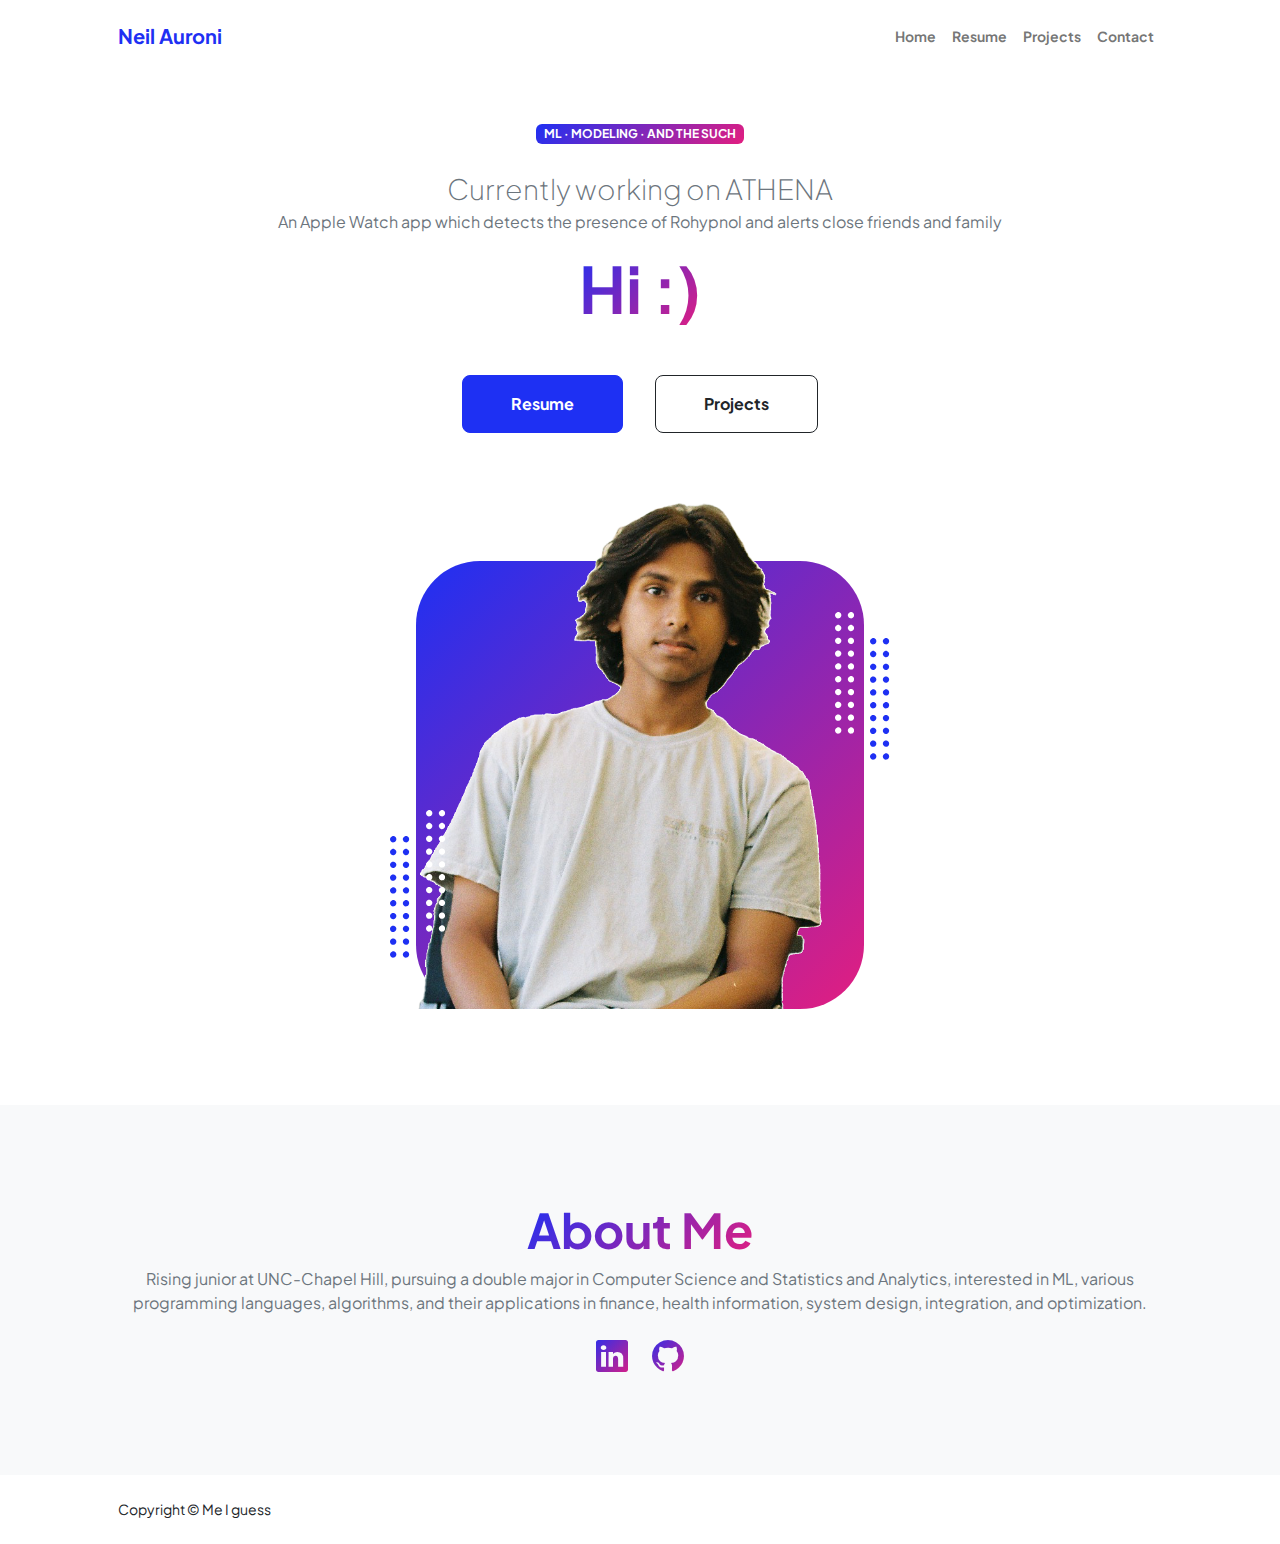
==== commit 31319d28: "hi" ====
--- a/index.html
+++ b/index.html
@@ -183,7 +183,7 @@
                         <div class="col-xxl-8">
                             <div class="text-center my-5">
                                 <h2 class="display-5 fw-bolder"><span class="text-gradient d-inline">About Me</span></h2>
-                                <p class="text-muted">Rising junior at UNC-Chapel Hill, pursuing a double major in Computer Science and Statistics and Analytics, interested in ML, various programming languages, algorithms, and their applications in system design, integration, and optimization.</p>
+                                <p class="text-muted">Rising junior at UNC-Chapel Hill, pursuing a double major in Computer Science and Statistics and Analytics, interested in ML, various programming languages, algorithms, and their applications in finance, health information, system design, integration, and optimization.</p>
                                 <div class="d-flex justify-content-center fs-2 gap-4">
                                     <a class="text-gradient" href="https://www.linkedin.com/in/neil-auroni-018109201/"><i class="bi bi-linkedin"></i></a>
                                     <a class="text-gradient" href="https://github.com/neilauroni/"><i class="bi bi-github"></i></a>
